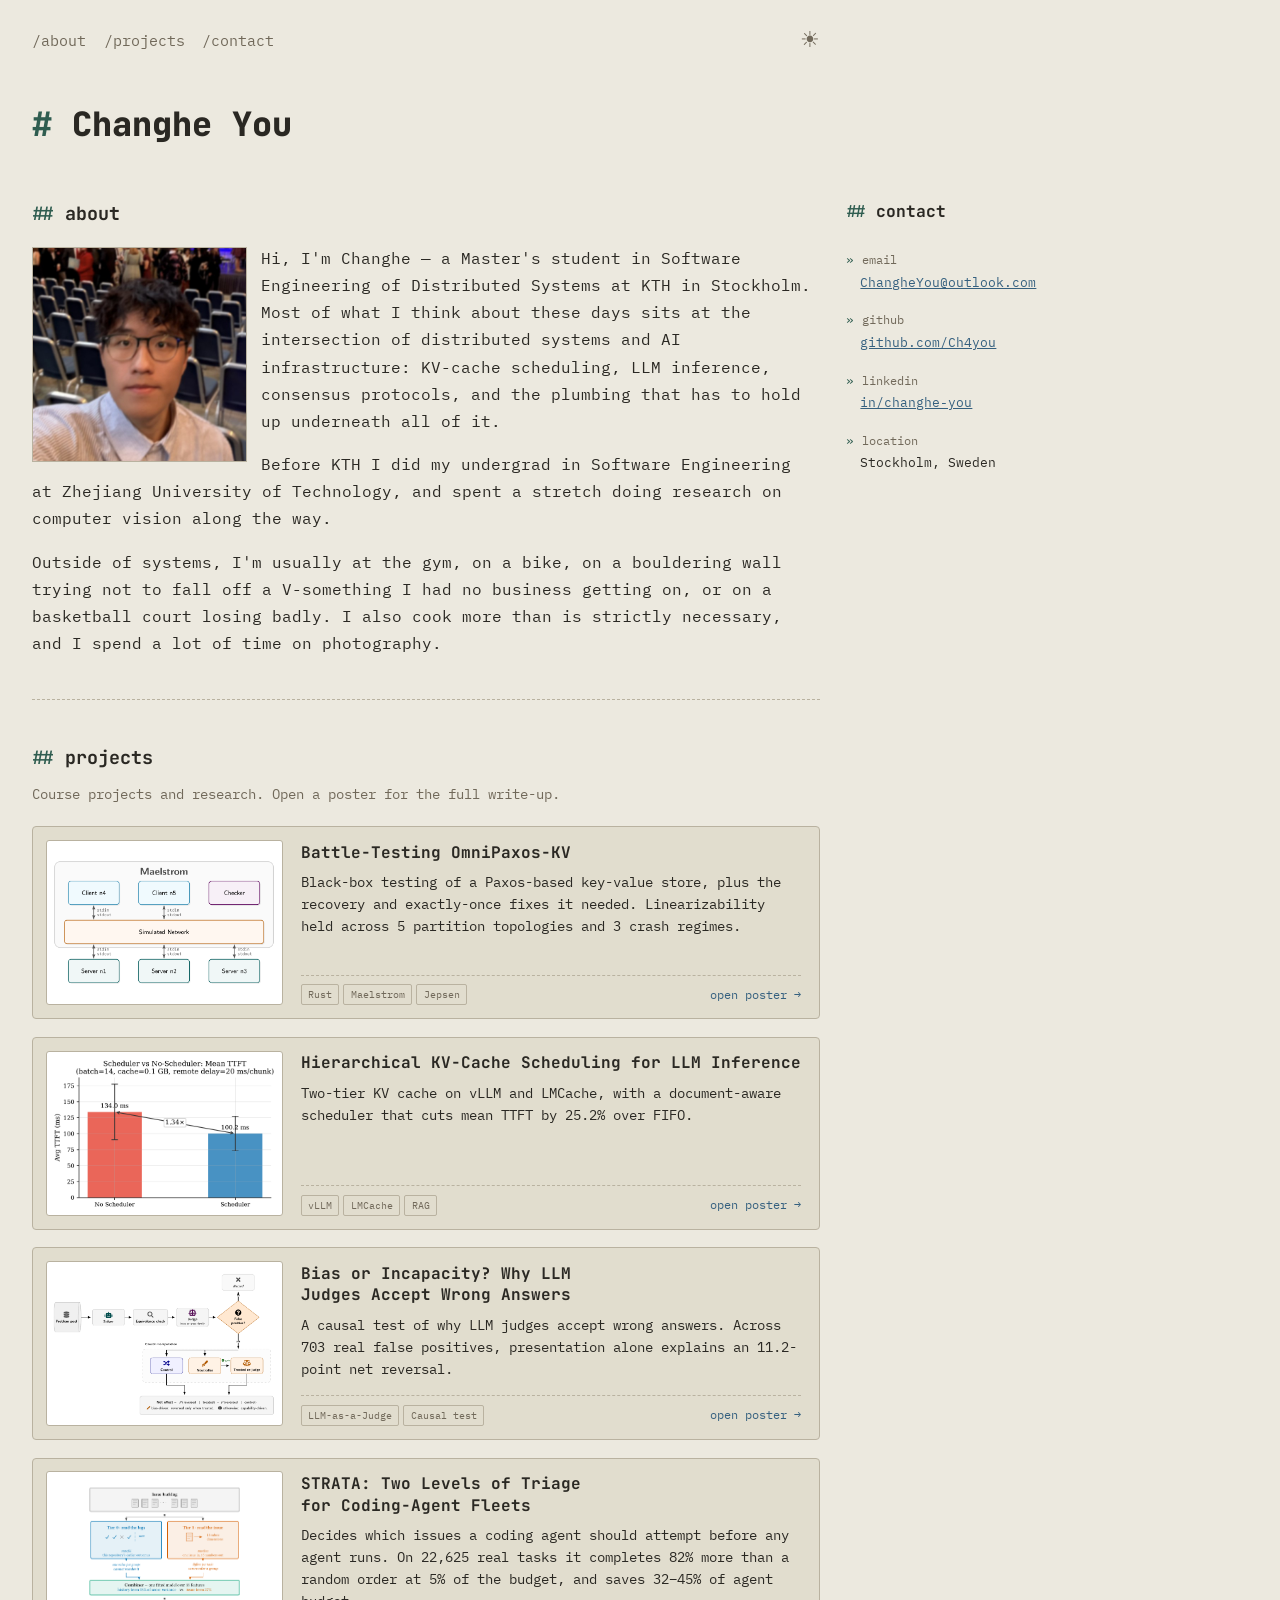
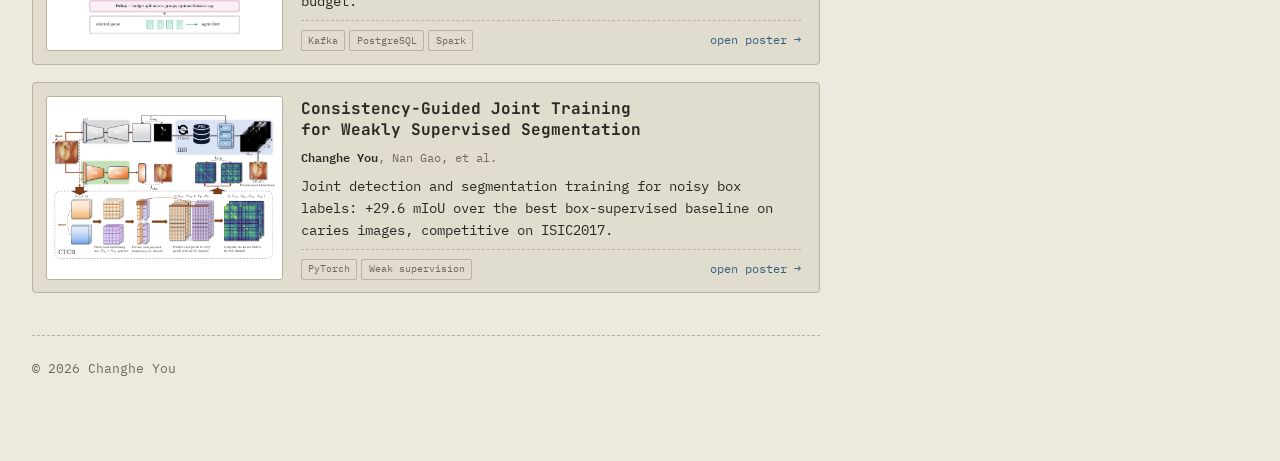
==== index.html @ 566cdfa2 "Personal homepage" ====
<!doctype html>
<html lang="en">
<head>
<meta name="viewport" content="width=device-width, initial-scale=1, viewport-fit=cover">
<style>:root{color-scheme:light}body{margin:0;font:14px system-ui,sans-serif}img{max-width:100%}[hidden]{display:none!important}</style>
<meta charset="utf-8">
<title>Changhe You</title>
<meta name="claude:viewport-fit-sides" content="cover">
<meta name="color-scheme" content="light dark">
<link rel="preconnect" href="https://fonts.googleapis.com">
<link rel="preconnect" href="https://fonts.gstatic.com" crossorigin>
<link href="https://fonts.googleapis.com/css2?family=JetBrains+Mono:wght@400;500;700;800&family=IBM+Plex+Mono:wght@400;500;600&display=swap" rel="stylesheet">

<style>
  :root {
    --bg: #ECE9DF;
    --surface: #E1DDCE;
    --fg: #2A2823;
    --muted: #71695A;
    --accent: #2F5D50;
    --accent-fg: #F4F1E6;
    --link: #35607F;
    --border: #B9B2A0;
  }

  @media (prefers-color-scheme: dark) {
    :root:not([data-theme="light"]) {
      --bg: #1B1C19;
      --surface: #262722;
      --fg: #DDD8C9;
      --muted: #978F79;
      --accent: #76B698;
      --accent-fg: #15241D;
      --link: #83B1D4;
      --border: #44443B;
      color-scheme: dark;
    }
  }

  :root[data-theme="dark"] {
    --bg: #1B1C19;
    --surface: #262722;
    --fg: #DDD8C9;
    --muted: #978F79;
    --accent: #76B698;
    --accent-fg: #15241D;
    --link: #83B1D4;
    --border: #44443B;
    color-scheme: dark;
  }

  * { box-sizing: border-box; }

  body {
    margin: 0;
    background: var(--bg);
    color: var(--fg);
    font-family: "IBM Plex Mono", "SFMono-Regular", Consolas, monospace;
    font-size: 16px;
    line-height: 1.7;
  }

  ::selection {
    background: var(--accent);
    color: var(--accent-fg);
  }

  .wrap {
    max-width: 820px;
    margin: 0 auto;
    padding-block: 1.75rem 4rem;
    padding-left: max(16px, env(safe-area-inset-left, 0px));
    padding-right: max(16px, env(safe-area-inset-right, 0px));
    position: relative;
  }

  /* ---------- nav ---------- */
  nav {
    display: flex;
    flex-wrap: wrap;
    align-items: center;
    gap: 1.1rem;
    font-size: 0.92rem;
    margin-bottom: 2.6rem;
  }

  nav a {
    color: var(--muted);
    text-decoration: none;
    border-bottom: 1px dashed transparent;
  }

  nav a:hover,
  nav a:focus-visible {
    color: var(--fg);
    border-bottom-color: var(--muted);
  }

  .nav-spacer { flex: 1; }

  .theme-toggle button {
    font-family: inherit;
    font-size: 1.35rem;
    line-height: 1;
    background: none;
    border: none;
    color: var(--muted);
    padding: 0;
    cursor: pointer;
  }

  .theme-toggle button:hover { color: var(--accent); }

  /* ---------- intro ---------- */
  .intro { margin-bottom: 2.8rem; }

  .intro h1 {
    font-family: "JetBrains Mono", monospace;
    font-weight: 800;
    font-size: 2.1rem;
    margin: 0 0 0.5rem;
    text-wrap: balance;
    color: var(--fg);
  }

  .intro h1::before { content: "# "; color: var(--accent); }

  .intro .tagline {
    font-size: 1rem;
    margin: 0 0 0.4rem;
    color: var(--muted);
    font-style: italic;
  }

  .intro .meta-line {
    color: var(--muted);
    font-size: 0.85rem;
    margin: 0;
    letter-spacing: 0.02em;
  }

  /* ---------- sections ---------- */
  section { margin-bottom: 2.6rem; }

  h2 {
    font-family: "JetBrains Mono", monospace;
    font-weight: 700;
    font-size: 1.15rem;
    margin: 0 0 1rem;
  }

  h2::before {
    content: "## ";
    color: var(--accent);
    font-weight: 700;
  }

  p { margin: 0 0 1rem; }

  a { color: var(--link); }
  a:hover, a:focus-visible { background: var(--link); color: var(--bg); text-decoration: none; }

  hr {
    border: none;
    border-top: 1px dashed var(--border);
    margin: 2.6rem 0;
  }

  /* ---------- about ---------- */
  #about { position: relative; }

  .avatar-box {
    float: left;
    width: 215px;
    height: 215px;
    margin: 0.15rem 0.9rem 0.5rem 0;
    border: 1px solid var(--border);
    border-radius: 0;
    overflow: hidden;
    background: var(--surface);
  }

  @media (max-width: 520px) { .avatar-box { width: 150px; height: 150px; } }
  .avatar-box img { display: block; width: 100%; height: 100%; object-fit: cover; }

  /* ---------- projects: poster cards ---------- */
  .section-note {
    color: var(--muted);
    font-size: 0.85rem;
    margin: -0.4rem 0 1.3rem;
  }


  .poster-grid { display: grid; gap: 1.1rem; }

  /* horizontal card: figure on the left, text on the right */
  .poster {
    display: grid;
    grid-template-columns: 250px minmax(0, 1fr);
    min-width: 0;
    color: var(--fg);
    text-decoration: none;
    background: var(--surface);
    border: 1px solid var(--border);
    border-radius: 4px;
    transition: transform 0.15s ease, border-color 0.15s ease;
  }
  .poster:hover, .poster:focus-visible {
    background: var(--surface);
    color: var(--fg);
    border-color: var(--accent);
    transform: translateY(-2px);
    outline: none;
  }
  .poster:focus-visible { box-shadow: 0 0 0 2px var(--accent); }
  .p-fig {
    margin: 0.8rem 0 0.8rem 0.8rem;
    background: #fff;
    border: 1px solid var(--border);
    border-radius: 3px;
    padding: 0.35rem;
    display: flex;
    align-items: center;
  }
  .p-fig img { display: block; width: 100%; height: 9.5rem; object-fit: contain; }
  .p-body { display: flex; flex-direction: column; gap: 0.5rem; padding: 0.9rem 1.1rem 0.8rem; min-width: 0; }
  .p-title {
    font-family: "JetBrains Mono", monospace;
    font-weight: 700;
    font-size: 1rem;
    line-height: 1.35;
    margin: 0;
    text-wrap: balance;
  }
  .p-title::before { content: none; }
  .p-auth { margin: 0; font-size: 0.74rem; color: var(--muted); line-height: 1.5; }
  .p-auth b { color: var(--fg); font-weight: 600; }
  .p-abs { margin: 0; font-size: 0.86rem; line-height: 1.6; }
  .p-foot { display: flex; align-items: center; justify-content: space-between; gap: 0.8rem; flex-wrap: wrap; margin-top: auto; padding-top: 0.55rem; border-top: 1px dashed var(--border); }
  .p-tags { display: flex; flex-wrap: wrap; gap: 0.25rem; }
  .p-tags span { font-size: 0.64rem; padding: 0.05rem 0.4rem; border: 1px solid var(--border); border-radius: 2px; color: var(--muted); }
  .p-more { font-size: 0.76rem; color: var(--link); white-space: nowrap; }
  .poster:hover .p-more { color: var(--accent); }
  @media (max-width: 640px) {
    .poster { grid-template-columns: minmax(0, 1fr); }
    .p-fig { margin: 0.8rem 0.8rem 0; }
  }

  /* ---------- writing ---------- */
  .empty-state {
    border: 1px dashed var(--border);
    border-radius: 6px;
    padding: 1.1rem 1.2rem;
    color: var(--muted);
    font-size: 0.92rem;
  }

  .empty-state .prompt { color: var(--accent); }

  /* ---------- contact ---------- */
  .contact-list {
    list-style: none;
    margin: 0;
    padding: 0;
    font-size: 0.84rem;
  }

  .contact-list li {
    padding: 0.45rem 0;
    overflow-wrap: break-word;
  }

  .contact-list li::before {
    content: "» ";
    color: var(--accent);
  }

  .c-label {
    color: var(--muted);
    font-size: 0.78rem;
  }

  .contact-list li a {
    display: block;
    margin-left: 1.1em;
  }

  .contact-list li .c-text {
    display: block;
    margin-left: 1.1em;
  }

  /* ---------- footer ---------- */
  footer p { text-wrap: pretty; }
  footer {
    margin-top: 0.4rem;
    padding-top: 1.4rem;
    border-top: 1px dashed var(--border);
    color: var(--muted);
    font-size: 0.82rem;
  }

  @media (max-width: 520px) {
    .intro h1 { font-size: 1.6rem; }
  }

  /* ---------- contact: hangs in the right margin on wide screens ---------- */
  .about-text { min-width: 0; }
  .side-contact h2 { font-size: 1.02rem; }
  .sidebar { position: absolute; top: 0; left: 100%; margin-left: 1.6rem; width: 236px; }
  .side-contact { margin: 0; }
  /* mid-size screens: shift the page left so the right-hand contact column still fits */
  @media (min-width: 1101px) and (max-width: 1300px) { .wrap { margin-left: 16px; margin-right: auto; } }
  /* only on phones and narrow tablets, where there is no margin to hang it in */
  @media (max-width: 1100px) {
    .sidebar { position: static; margin: 1.2rem 0 0; width: 100%; clear: both; }
  }
</style>

<div class="wrap">
  <nav>
    <a href="#about">/about</a>
    <a href="#projects">/projects</a>
    <a href="#writing" hidden>/writing</a>
    <a href="#contact">/contact</a>
    <span class="nav-spacer"></span>
    <div class="theme-toggle">
      <button type="button" id="theme-toggle-btn" aria-label="Toggle color theme">
        <span id="theme-icon" aria-hidden="true">&#9728;</span>
      </button>
    </div>
  </nav>

  <div class="intro">
    <h1>Changhe You</h1>
  </div>

  <section id="about">
    <h2>about</h2>
    <div class="about-grid">
    <div class="about-text">
    <div class="avatar-box">
      <img src="img/portrait.jpg" alt="Changhe You">
    </div>
    <p>Hi, I'm Changhe — a Master's student in Software Engineering of Distributed Systems at KTH in Stockholm. Most of what I think about these days sits at the intersection of distributed systems and AI infrastructure: KV-cache scheduling, LLM inference, consensus protocols, and the plumbing that has to hold up underneath all of it.</p>
    <p>Before KTH I did my undergrad in Software Engineering at Zhejiang University of Technology, and spent a stretch doing research on computer vision along the way.</p>
    <p>Outside of systems, I'm usually at the gym, on a bike, on a bouldering wall trying not to fall off a V-something I had no business getting on, or on a basketball court losing badly. I also cook more than is strictly necessary, and I spend a lot of time on photography.</p>

    </div>
    <aside class="sidebar">
      <div id="contact" class="side-contact">
        <h2>contact</h2>
        <ul class="contact-list">
          <li><span class="c-label">email</span><a href="mailto:ChangheYou@outlook.com">ChangheYou@outlook.com</a></li>
          <li><span class="c-label">github</span><a href="https://github.com/Ch4you" target="_blank" rel="noopener noreferrer">github.com/Ch4you</a></li>
          <li><span class="c-label">linkedin</span><a href="https://www.linkedin.com/in/changhe-you-b565a2271" target="_blank" rel="noopener noreferrer">in/changhe-you</a></li>
          <li><span class="c-label">location</span><span class="c-text">Stockholm, Sweden</span></li>
        </ul>
      </div>
      <!-- climbing wall hidden for now:
      <div class="wall-vignette" aria-hidden="true"><canvas id="wall"></canvas></div> -->
    </aside>
    </div>
  </section>

  <hr>

  <section id="projects">
    <h2>projects</h2>
    <p class="section-note">Course projects and research. Open a poster for the full write-up.</p>
    <div class="poster-grid">
      <a class="poster" href="project-omnipaxos.html">
        <div class="p-fig"><img src="img/paxos_arch.png" alt="" loading="lazy"></div>
        <div class="p-body">
          <h3 class="p-title">Battle-Testing OmniPaxos-KV</h3>
          <p class="p-abs">Black-box testing of a Paxos-based key-value store, plus the recovery and exactly-once fixes it needed. Linearizability held across 5 partition topologies and 3 crash regimes.</p>
          <div class="p-foot"><div class="p-tags"><span>Rust</span><span>Maelstrom</span><span>Jepsen</span></div><span class="p-more">open poster &rarr;</span></div>
        </div>
      </a>
      <a class="poster" href="project-kvcache.html">
        <div class="p-fig"><img src="img/ik_main.png" alt="" loading="lazy"></div>
        <div class="p-body">
          <h3 class="p-title">Hierarchical KV-Cache Scheduling for LLM Inference</h3>
          <p class="p-abs">Two-tier KV cache on vLLM and LMCache, with a document-aware scheduler that cuts mean TTFT by 25.2% over FIFO.</p>
          <div class="p-foot"><div class="p-tags"><span>vLLM</span><span>LMCache</span><span>RAG</span></div><span class="p-more">open poster &rarr;</span></div>
        </div>
      </a>
      <a class="poster" href="project-judge.html">
        <div class="p-fig"><img src="img/judge_pipeline.png" alt="" loading="lazy"></div>
        <div class="p-body">
          <h3 class="p-title">Bias or Incapacity? Why LLM Judges Accept Wrong Answers</h3>
          <p class="p-abs">A causal test of why LLM judges accept wrong answers. Across 703 real false positives, presentation alone explains an 11.2-point net reversal.</p>
          <div class="p-foot"><div class="p-tags"><span>LLM-as-a-Judge</span><span>Causal test</span></div><span class="p-more">open poster &rarr;</span></div>
        </div>
      </a>
      <a class="poster" href="project-strata.html">
        <div class="p-fig"><img src="img/strata_pipeline.png" alt="" loading="lazy"></div>
        <div class="p-body">
          <h3 class="p-title">STRATA: Two Levels of Triage for Coding-Agent Fleets</h3>
          <p class="p-abs">Decides which issues a coding agent should attempt before any agent runs. On 22,625 real tasks it completes 82% more than a random order at 5% of the budget, and saves 32–45% of agent budget.</p>
          <div class="p-foot"><div class="p-tags"><span>Kafka</span><span>PostgreSQL</span><span>Spark</span></div><span class="p-more">open poster &rarr;</span></div>
        </div>
      </a>
      <a class="poster" href="project-weakly-supervised.html">
        <div class="p-fig"><img src="img/wss_framework.png" alt="" loading="lazy"></div>
        <div class="p-body">
          <h3 class="p-title">Consistency-Guided Joint Training for Weakly Supervised Segmentation</h3>
          <p class="p-auth"><b>Changhe You</b>, Nan Gao, et al.</p>
          <p class="p-abs">Joint detection and segmentation training for noisy box labels: +29.6 mIoU over the best box-supervised baseline on caries images, competitive on ISIC2017.</p>
          <div class="p-foot"><div class="p-tags"><span>PyTorch</span><span>Weak supervision</span></div><span class="p-more">open poster &rarr;</span></div>
        </div>
      </a>
    </div>
  </section>

  <section id="writing" hidden>
    <h2>writing</h2>
    <div class="empty-state">
      <p style="margin:0"><span class="prompt">&gt;</span> nothing published yet — still deciding what's worth writing down. Check back later.</p>
    </div>
  </section>

  <footer>
    <p>&copy; 2026 Changhe You</p>
  </footer>
</div>

<script>
  (function () {
    var root = document.documentElement;
    var btn = document.getElementById('theme-toggle-btn');
    var icon = document.getElementById('theme-icon');

    function effectiveTheme() {
      var explicit = root.getAttribute('data-theme');
      if (explicit === 'light' || explicit === 'dark') return explicit;
      return window.matchMedia('(prefers-color-scheme: dark)').matches ? 'dark' : 'light';
    }

    function updateIcon() {
      icon.innerHTML = effectiveTheme() === 'dark' ? '&#9790;' : '&#9728;';
    }

    var saved = null;
    try { saved = localStorage.getItem('changhe-theme'); } catch (e) {}
    if (saved === 'light' || saved === 'dark') root.setAttribute('data-theme', saved);
    updateIcon();

    btn.addEventListener('click', function () {
      var next = effectiveTheme() === 'dark' ? 'light' : 'dark';
      root.setAttribute('data-theme', next);
      try { localStorage.setItem('changhe-theme', next); } catch (e) {}
      updateIcon();
      redrawAvatar();
    });
  })();

  /* ---------- shared character palette ---------- */
  var BAG = '#4A4136';
  var BAG_STRAP = '#2E2A22';
  var CHALK = 'rgba(237,234,223,';

  function themeColors() {
    var cs = getComputedStyle(document.documentElement);
    return {
      fg: cs.getPropertyValue('--fg').trim(),
      shirt: cs.getPropertyValue('--link').trim(),
      border: cs.getPropertyValue('--border').trim()
    };
  }

  // Static "resting" pose for the About avatar: standing, chalk bag on the hip.
  function drawAvatarPose(ctx, colors) {
    ctx.save();
    ctx.translate(30, 52);

    ctx.fillStyle = colors.fg;
    ctx.fillRect(-6, -17, 3.2, 17);
    ctx.fillRect(2.8, -17, 3.2, 17);

    ctx.fillStyle = colors.shirt;
    ctx.fillRect(-7, -30, 14, 14.5);

    ctx.fillStyle = colors.fg;
    ctx.fillRect(-10, -27, 3, 10);

    ctx.beginPath();
    ctx.arc(0, -34.5, 5.2, 0, Math.PI * 2);
    ctx.fill();

    ctx.fillRect(7, -29, 3, 9);
    ctx.fillStyle = CHALK + '0.55)';
    ctx.beginPath();
    ctx.arc(9.5, -21, 3.1, 0, Math.PI * 2);
    ctx.fill();

    ctx.fillStyle = BAG_STRAP;
    ctx.fillRect(-8, -16.4, 16, 1.5);
    ctx.fillStyle = BAG;
    ctx.fillRect(4.5, -16, 5.5, 6.5);

    ctx.restore();
  }

  function redrawAvatar() {
    var canvas = document.getElementById('avatar');
    if (!canvas) return;
    var ctx = canvas.getContext('2d');
    var dpr = Math.min(window.devicePixelRatio || 1, 2);
    canvas.width = 84 * dpr;
    canvas.height = 84 * dpr;
    ctx.setTransform(dpr, 0, 0, dpr, 0, 0);
    ctx.clearRect(0, 0, 84, 84);
    ctx.save();
    ctx.scale(1.4, 1.4);
    drawAvatarPose(ctx, themeColors());
    ctx.restore();
  }
  redrawAvatar();
  window.addEventListener('resize', redrawAvatar);

  /* ---------- a small boulder problem, in place: holds + a hopping climber ---------- */
  (function setupWallVignette() {
    var wrapEl = document.querySelector('.wall-vignette');
    var canvas = document.getElementById('wall');
    if (!wrapEl || !canvas) return;
    var ctx = canvas.getContext('2d');
    var reduceMotion = window.matchMedia('(prefers-reduced-motion: reduce)').matches;
    var dpr = Math.min(window.devicePixelRatio || 1, 2);
    var W = 0, H = 0;

    function seeded(seed) {
      var x = Math.sin(seed * 12.9898 + 78.233) * 43758.5453;
      return x - Math.floor(x);
    }

    function hexToRgb(hex) {
      hex = hex.replace('#', '');
      if (hex.length === 3) hex = hex.split('').map(function (c) { return c + c; }).join('');
      var num = parseInt(hex, 16);
      return { r: (num >> 16) & 255, g: (num >> 8) & 255, b: num & 255 };
    }

    function shade(hex, amt) {
      var c = hexToRgb(hex);
      var f = function (v) { return Math.max(0, Math.min(255, Math.round(v + amt))); };
      return 'rgb(' + f(c.r) + ',' + f(c.g) + ',' + f(c.b) + ')';
    }

    function makeCrimp(seed, size) {
      var n = 9, pts = [];
      var w = size * 1.7, h = size * 0.48;
      for (var i = 0; i < n; i++) {
        var ang = (i / n) * Math.PI * 2;
        var j = 0.85 + seeded(seed + i * 1.9) * 0.3;
        pts.push({ x: Math.cos(ang) * w * 0.5 * j, y: Math.sin(ang) * h * 0.5 * j });
      }
      return pts;
    }

    function makeSloper(seed, size) {
      var n = 10, pts = [];
      var rx = size * 1.15, ry = size * 0.9;
      for (var i = 0; i < n; i++) {
        var ang = (i / n) * Math.PI * 2;
        var j = 0.94 + seeded(seed + i * 2.1) * 0.12;
        pts.push({ x: Math.cos(ang) * rx * j, y: Math.sin(ang) * ry * j });
      }
      return pts;
    }

    function makePinch(seed, size) {
      var n = 14, pts = [];
      for (var i = 0; i < n; i++) {
        var ang = (i / n) * Math.PI * 2;
        var waist = 0.5 + 0.5 * Math.abs(Math.cos(ang));
        var r = size * waist * (0.92 + seeded(seed + i * 1.3) * 0.16);
        pts.push({ x: Math.cos(ang) * r * 0.75, y: Math.sin(ang) * r });
      }
      return pts;
    }

    function makePocket(seed, size) {
      var n = 7, pts = [];
      for (var i = 0; i < n; i++) {
        var ang = (i / n) * Math.PI * 2;
        var r = size * (0.75 + seeded(seed + i * 1.6) * 0.4);
        pts.push({ x: Math.cos(ang) * r, y: Math.sin(ang) * r });
      }
      return pts;
    }

    function makeVolume(seed, size) {
      var n = 5, pts = [];
      for (var i = 0; i < n; i++) {
        var ang = (i / n) * Math.PI * 2 + seeded(seed) * 0.6;
        var r = size * 1.5 * (0.94 + seeded(seed + i * 3.3) * 0.1);
        pts.push({ x: Math.cos(ang) * r, y: Math.sin(ang) * r * 0.85 });
      }
      return pts;
    }

    var shapeFns = { crimp: makeCrimp, sloper: makeSloper, pinch: makePinch, pocket: makePocket, volume: makeVolume };
    var baseSize = { crimp: 4.8, sloper: 6.8, pinch: 5.6, pocket: 5.8, volume: 7.6 };

    var routeDef = [
      [0.08, 0.46], [0.24, 0.62], [0.38, 0.42], [0.54, 0.60],
      [0.68, 0.40], [0.82, 0.58], [0.93, 0.42]
    ];
    var routeKinds = ['pocket', 'crimp', 'sloper', 'pinch', 'crimp', 'sloper', 'crimp'];

    var decoDef = [
      [0.16, 0.86, 0], [0.75, 0.90, 1], [0.46, 0.80, 2],
      [0.20, 0.14, 0], [0.60, 0.17, 1], [0.86, 0.13, 2]
    ];
    var decoKinds = ['volume', 'sloper', 'pocket', 'crimp', 'pinch', 'volume'];
    var decoHex = ['#D9A62E', '#B6477E', '#3E7CB1'];

    var route = [], deco = [], chalk = [1, 3];

    function buildShapes() {
      route = routeDef.map(function (p, i) {
        var kind = routeKinds[i];
        var size = baseSize[kind] + seeded(i * 3.1) * 1.1;
        return { u: p[0], v: p[1], size: size, kind: kind, rot: seeded(i * 5.7) * Math.PI, shape: shapeFns[kind](i * 2.3, size) };
      });
      deco = decoDef.map(function (d, i) {
        var kind = decoKinds[i];
        var size = (baseSize[kind] - 1.4) + seeded(i * 7.9 + 50) * 0.9;
        return { u: d[0], v: d[1], color: decoHex[d[2]], size: size, kind: kind, rot: seeded(i * 4.3 + 50) * Math.PI, shape: shapeFns[kind](i * 9.1 + 50, size) };
      });
    }

    function resize() {
      W = wrapEl.clientWidth;
      H = wrapEl.clientHeight;
      canvas.width = W * dpr;
      canvas.height = H * dpr;
      ctx.setTransform(dpr, 0, 0, dpr, 0, 0);
    }
    resize();
    buildShapes();
    window.addEventListener('resize', function () { resize(); });

    function wallColors() {
      var cs = getComputedStyle(document.documentElement);
      return {
        seam: cs.getPropertyValue('--border').trim(),
        fg: cs.getPropertyValue('--fg').trim(),
        shirt: cs.getPropertyValue('--link').trim(),
        route: cs.getPropertyValue('--accent').trim()
      };
    }

    function drawHold(h, color) {
      var px = h.u * W, py = (1 - h.v) * H;
      ctx.save();
      ctx.translate(px, py);
      ctx.rotate(h.rot);
      ctx.beginPath();
      h.shape.forEach(function (p, i) { i === 0 ? ctx.moveTo(p.x, p.y) : ctx.lineTo(p.x, p.y); });
      ctx.closePath();
      ctx.fillStyle = shade(color, -45);
      ctx.fill();
      ctx.save();
      ctx.translate(-h.size * 0.12, -h.size * 0.12);
      ctx.beginPath();
      h.shape.forEach(function (p, i) { i === 0 ? ctx.moveTo(p.x, p.y) : ctx.lineTo(p.x, p.y); });
      ctx.closePath();
      ctx.fillStyle = color;
      ctx.fill();
      ctx.restore();

      if (h.kind === 'volume') {
        ctx.fillStyle = 'rgba(0,0,0,0.4)';
        [[-0.5, -0.3], [0.5, -0.2], [0, 0.4]].forEach(function (o) {
          ctx.beginPath();
          ctx.arc(o[0] * h.size, o[1] * h.size, h.size * 0.1, 0, Math.PI * 2);
          ctx.fill();
        });
      } else {
        ctx.beginPath();
        ctx.arc(0, 0, h.size * 0.16, 0, Math.PI * 2);
        ctx.fillStyle = 'rgba(0,0,0,0.4)';
        ctx.fill();
      }

      if (h.kind === 'pocket') {
        ctx.beginPath();
        ctx.ellipse(h.size * 0.28, -h.size * 0.1, h.size * 0.22, h.size * 0.16, 0.3, 0, Math.PI * 2);
        ctx.fillStyle = 'rgba(0,0,0,0.55)';
        ctx.fill();
      }

      ctx.restore();
    }

    function drawWall(colors) {
      ctx.clearRect(0, 0, W, H);

      ctx.strokeStyle = colors.seam;
      ctx.globalAlpha = 0.5;
      ctx.lineWidth = 1;
      ctx.beginPath();
      ctx.moveTo(0, H * 0.5);
      ctx.lineTo(W, H * 0.5);
      ctx.stroke();

      ctx.globalAlpha = 0.3;
      ctx.fillStyle = colors.seam;
      for (var row = 0; row < 7; row++) {
        for (var col = 0; col < 5; col++) {
          var bx = (col + 0.5) * (W / 5) + (row % 2 ? 3 : -3);
          var by = (row + 0.5) * (H / 7);
          ctx.beginPath();
          ctx.arc(bx, by, 0.8, 0, Math.PI * 2);
          ctx.fill();
        }
      }
      ctx.globalAlpha = 1;

      deco.forEach(function (h) { drawHold(h, h.color); });

      chalk.forEach(function (idx) {
        var h = route[idx];
        var px = h.u * W, py = (1 - h.v) * H;
        ctx.fillStyle = 'rgba(255,255,255,0.22)';
        ctx.beginPath();
        ctx.ellipse(px - h.size * 0.3, py + h.size * 0.5, h.size * 0.9, h.size * 0.45, 0.4, 0, Math.PI * 2);
        ctx.fill();
      });

      route.forEach(function (h) { drawHold(h, colors.route); });

      var padH = Math.max(12, H * 0.07);
      ctx.fillStyle = '#8C3B3B';
      ctx.beginPath();
      if (ctx.roundRect) ctx.roundRect(2, H - padH - 2, W - 4, padH, 4); else ctx.rect(2, H - padH - 2, W - 4, padH);
      ctx.fill();
      ctx.strokeStyle = '#6B2B2B';
      ctx.lineWidth = 1;
      ctx.beginPath();
      ctx.moveTo(2, H - padH / 2 - 2);
      ctx.lineTo(W - 2, H - padH / 2 - 2);
      ctx.stroke();
    }

    function holdPoint(idx) {
      idx = Math.max(0, Math.min(route.length - 1, idx));
      var h = route[idx];
      return { x: h.u * W, y: (1 - h.v) * H, size: h.size };
    }

    var HOP = 0.55;
    var PAUSE = 0.6;
    var idx = 0, dir = 1, phase = 'pause', clock = 0;

    function easeInOutQuad(p) { return p < 0.5 ? 2 * p * p : 1 - Math.pow(-2 * p + 2, 2) / 2; }

    function step(dt) {
      if (reduceMotion) return;
      clock += dt;
      if (phase === 'pause' && clock >= PAUSE) {
        clock = 0;
        phase = 'hop';
        var next = idx + dir;
        if (next > route.length - 1) { dir = -1; next = idx + dir; }
        if (next < 0) { dir = 1; next = idx + dir; }
      } else if (phase === 'hop' && clock >= HOP) {
        clock = 0;
        phase = 'pause';
        idx = Math.max(0, Math.min(route.length - 1, idx + dir));
      }
    }

    function climberState() {
      if (phase === 'pause' || reduceMotion) {
        return { x: holdPoint(idx).x, y: holdPoint(idx).y, scaleX: 1, scaleY: 1, justLanded: 0 };
      }
      var next = Math.max(0, Math.min(route.length - 1, idx + dir));
      var a = holdPoint(idx), b = holdPoint(next);
      var p = Math.min(1, clock / HOP);
      var e = easeInOutQuad(p);
      var x = a.x + (b.x - a.x) * e;
      var y = a.y + (b.y - a.y) * e - Math.sin(p * Math.PI) * 14;
      var sx, sy;
      if (p < 0.5) {
        var t1 = p / 0.5;
        sy = 0.78 + 0.4 * t1;
        sx = 1.18 - 0.28 * t1;
      } else {
        var t2 = (p - 0.5) / 0.5;
        sy = 1.18 - 0.4 * t2;
        sx = 0.9 + 0.28 * t2;
      }
      return { x: x, y: y, scaleX: sx, scaleY: sy, justLanded: p > 0.85 ? (p - 0.85) / 0.15 : 0 };
    }

    function drawClimber(c, colors) {
      ctx.save();
      ctx.translate(c.x, c.y);
      ctx.scale(1.55 * c.scaleX, 1.55 * c.scaleY);

      ctx.strokeStyle = colors.fg;
      ctx.lineWidth = 1.6;
      ctx.lineCap = 'round';
      ctx.beginPath();
      ctx.moveTo(-2, -1);
      ctx.lineTo(-2.6, 4);
      ctx.stroke();
      ctx.beginPath();
      ctx.moveTo(2, -1);
      ctx.lineTo(2.6, 4);
      ctx.stroke();

      ctx.fillStyle = colors.shirt;
      ctx.beginPath();
      if (ctx.roundRect) ctx.roundRect(-4, -9, 8, 8.5, 2); else ctx.rect(-4, -9, 8, 8.5);
      ctx.fill();

      ctx.beginPath();
      ctx.moveTo(-4, -7);
      ctx.lineTo(-7, -5);
      ctx.stroke();
      ctx.beginPath();
      ctx.moveTo(4, -7);
      ctx.lineTo(7, -5);
      ctx.stroke();

      ctx.fillStyle = BAG_STRAP;
      ctx.fillRect(-4, -1.6, 8, 1.2);
      ctx.fillStyle = BAG;
      ctx.fillRect(0.8, -1.4, 3.2, 3);

      ctx.fillStyle = colors.fg;
      ctx.beginPath();
      ctx.arc(0, -12, 3, 0, Math.PI * 2);
      ctx.fill();

      ctx.restore();

      if (c.justLanded > 0) {
        ctx.fillStyle = CHALK + ((1 - c.justLanded) * 0.4) + ')';
        ctx.beginPath();
        ctx.arc(c.x, c.y - 2, 3 + c.justLanded * 3, 0, Math.PI * 2);
        ctx.fill();
      }
    }

    var last = null;
    function frame(now) {
      if (last === null) last = now;
      var dt = Math.min((now - last) / 1000, 0.05);
      last = now;
      step(dt);

      var colors = wallColors();
      drawWall(colors);
      drawClimber(climberState(), colors);

      requestAnimationFrame(frame);
    }
    requestAnimationFrame(frame);
  })();
</script>

</html>
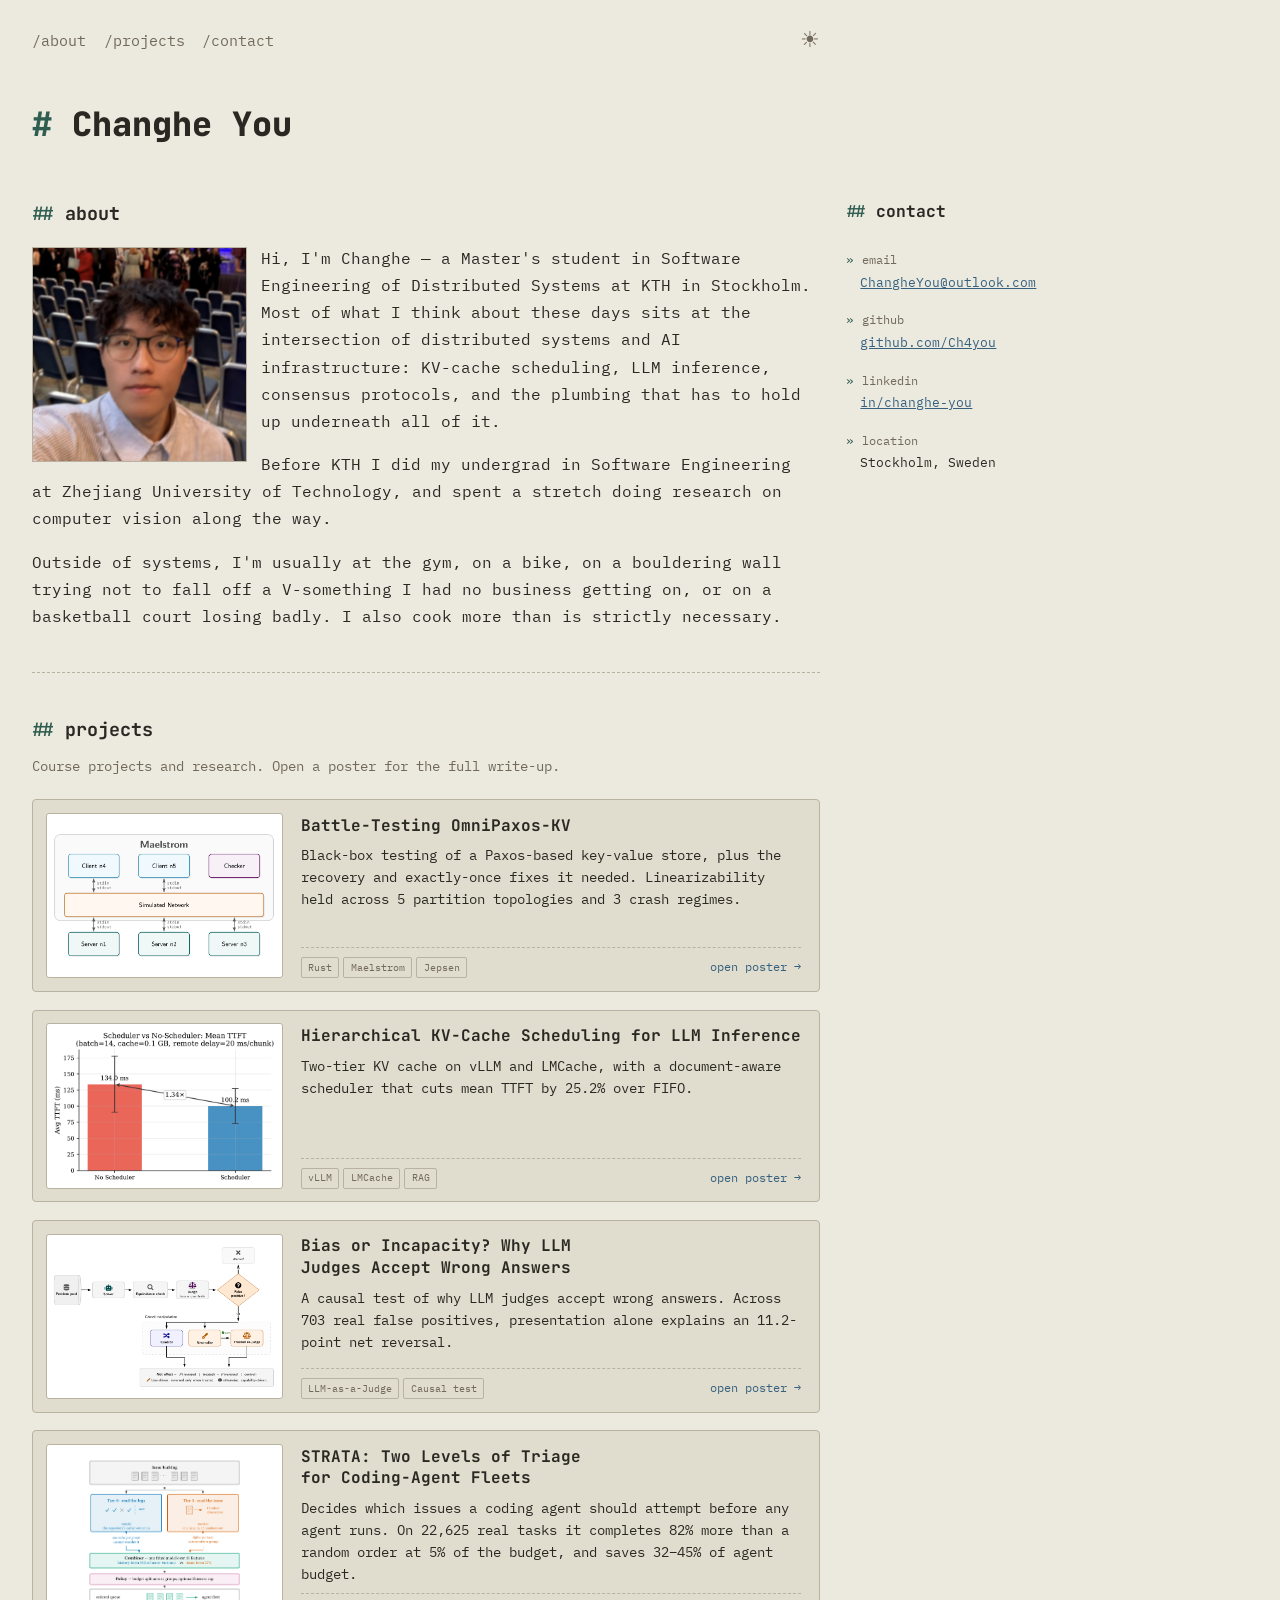
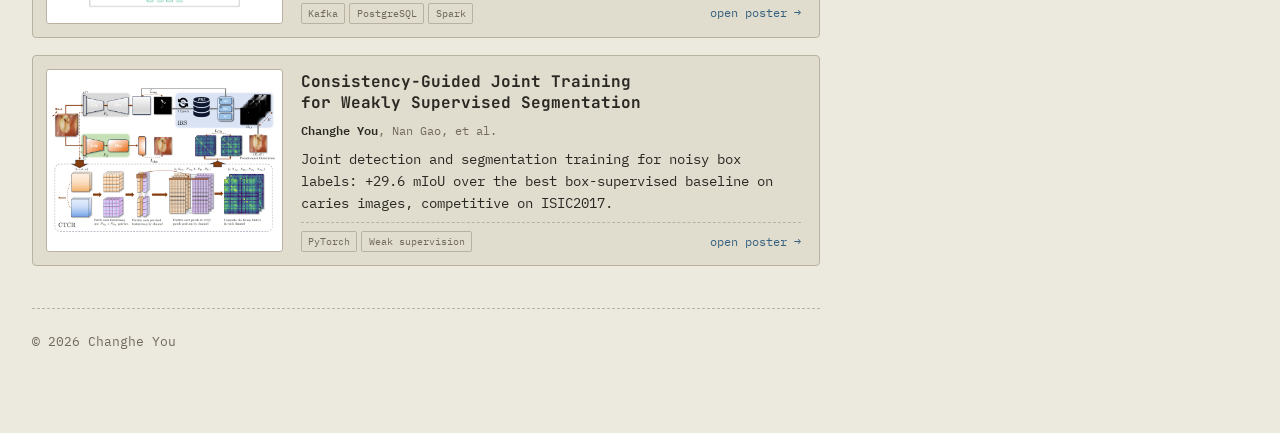
==== commit a88f673a: "Remove photography sentence" ====
--- a/index.html
+++ b/index.html
@@ -344,7 +344,7 @@
     </div>
     <p>Hi, I'm Changhe — a Master's student in Software Engineering of Distributed Systems at KTH in Stockholm. Most of what I think about these days sits at the intersection of distributed systems and AI infrastructure: KV-cache scheduling, LLM inference, consensus protocols, and the plumbing that has to hold up underneath all of it.</p>
     <p>Before KTH I did my undergrad in Software Engineering at Zhejiang University of Technology, and spent a stretch doing research on computer vision along the way.</p>
-    <p>Outside of systems, I'm usually at the gym, on a bike, on a bouldering wall trying not to fall off a V-something I had no business getting on, or on a basketball court losing badly. I also cook more than is strictly necessary, and I spend a lot of time on photography.</p>
+    <p>Outside of systems, I'm usually at the gym, on a bike, on a bouldering wall trying not to fall off a V-something I had no business getting on, or on a basketball court losing badly. I also cook more than is strictly necessary.</p>
 
     </div>
     <aside class="sidebar">
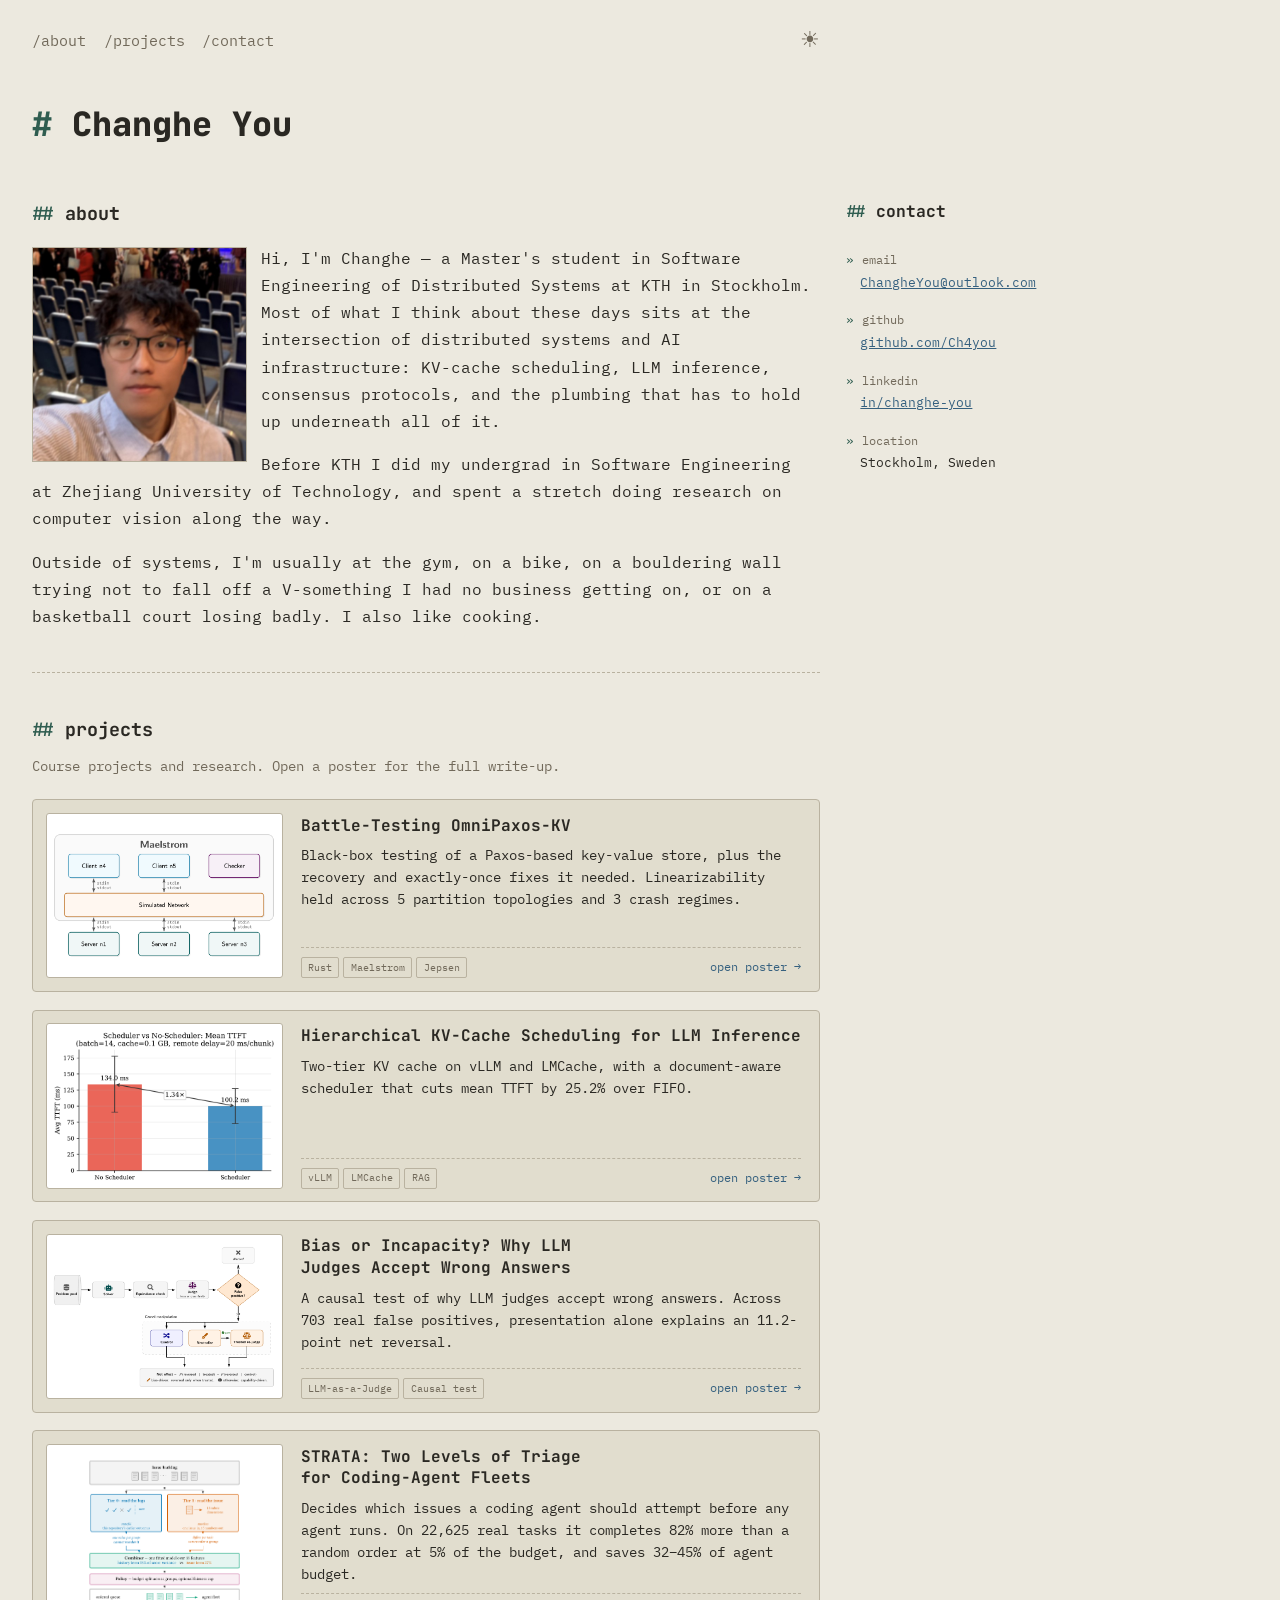
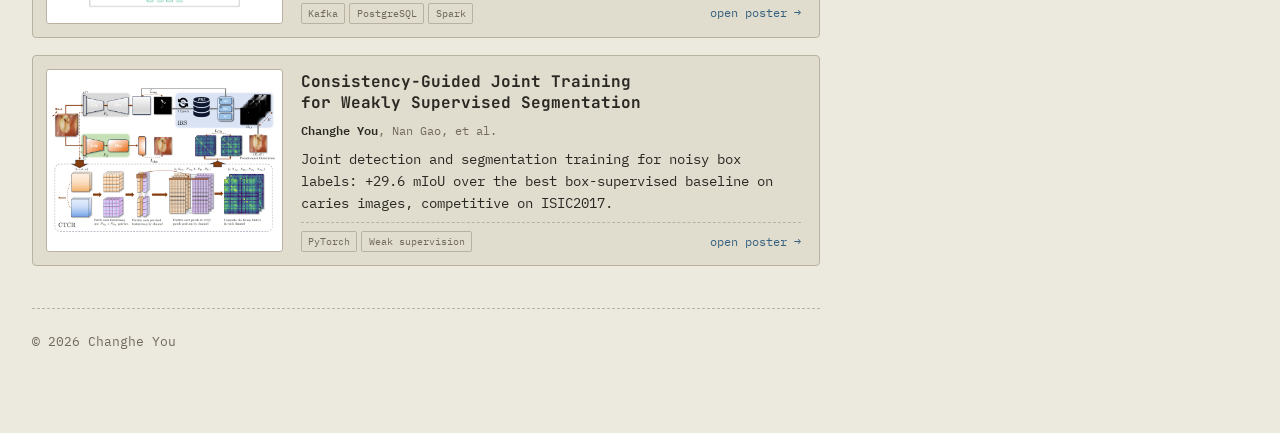
==== commit 88ca3b19: "Simplify cooking sentence" ====
--- a/index.html
+++ b/index.html
@@ -344,7 +344,7 @@
     </div>
     <p>Hi, I'm Changhe — a Master's student in Software Engineering of Distributed Systems at KTH in Stockholm. Most of what I think about these days sits at the intersection of distributed systems and AI infrastructure: KV-cache scheduling, LLM inference, consensus protocols, and the plumbing that has to hold up underneath all of it.</p>
     <p>Before KTH I did my undergrad in Software Engineering at Zhejiang University of Technology, and spent a stretch doing research on computer vision along the way.</p>
-    <p>Outside of systems, I'm usually at the gym, on a bike, on a bouldering wall trying not to fall off a V-something I had no business getting on, or on a basketball court losing badly. I also cook more than is strictly necessary.</p>
+    <p>Outside of systems, I'm usually at the gym, on a bike, on a bouldering wall trying not to fall off a V-something I had no business getting on, or on a basketball court losing badly. I also like cooking.</p>
 
     </div>
     <aside class="sidebar">
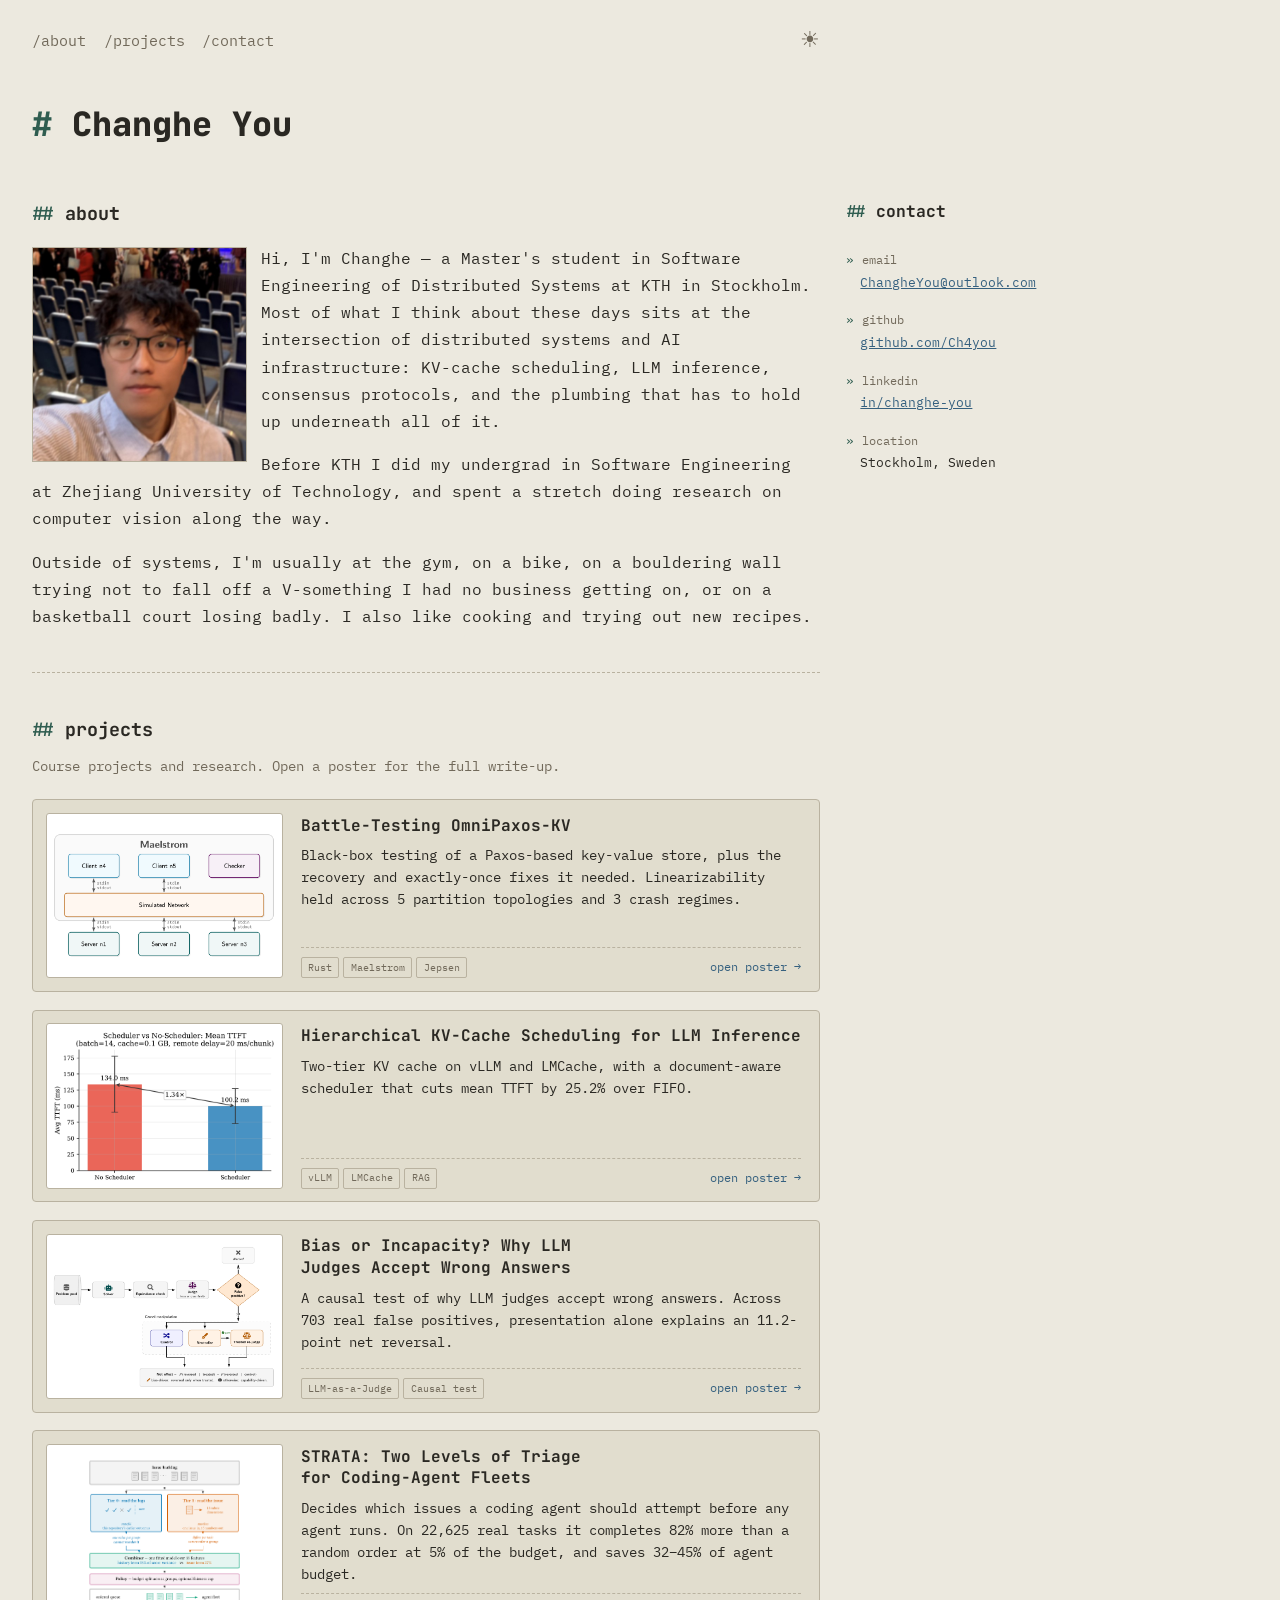
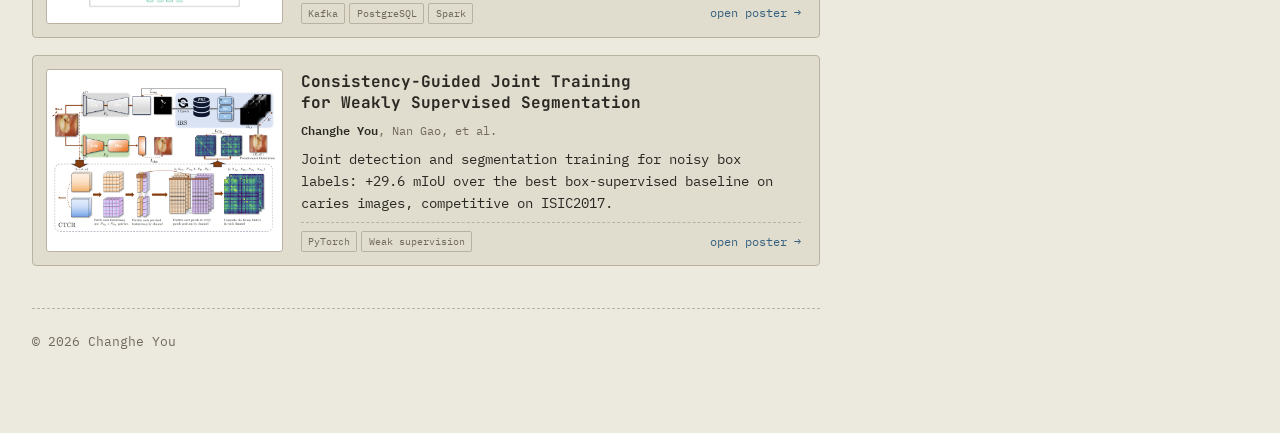
==== commit 687723c0: "Cooking sentence" ====
--- a/index.html
+++ b/index.html
@@ -344,7 +344,7 @@
     </div>
     <p>Hi, I'm Changhe — a Master's student in Software Engineering of Distributed Systems at KTH in Stockholm. Most of what I think about these days sits at the intersection of distributed systems and AI infrastructure: KV-cache scheduling, LLM inference, consensus protocols, and the plumbing that has to hold up underneath all of it.</p>
     <p>Before KTH I did my undergrad in Software Engineering at Zhejiang University of Technology, and spent a stretch doing research on computer vision along the way.</p>
-    <p>Outside of systems, I'm usually at the gym, on a bike, on a bouldering wall trying not to fall off a V-something I had no business getting on, or on a basketball court losing badly. I also like cooking.</p>
+    <p>Outside of systems, I'm usually at the gym, on a bike, on a bouldering wall trying not to fall off a V-something I had no business getting on, or on a basketball court losing badly. I also like cooking and trying out new recipes.</p>
 
     </div>
     <aside class="sidebar">
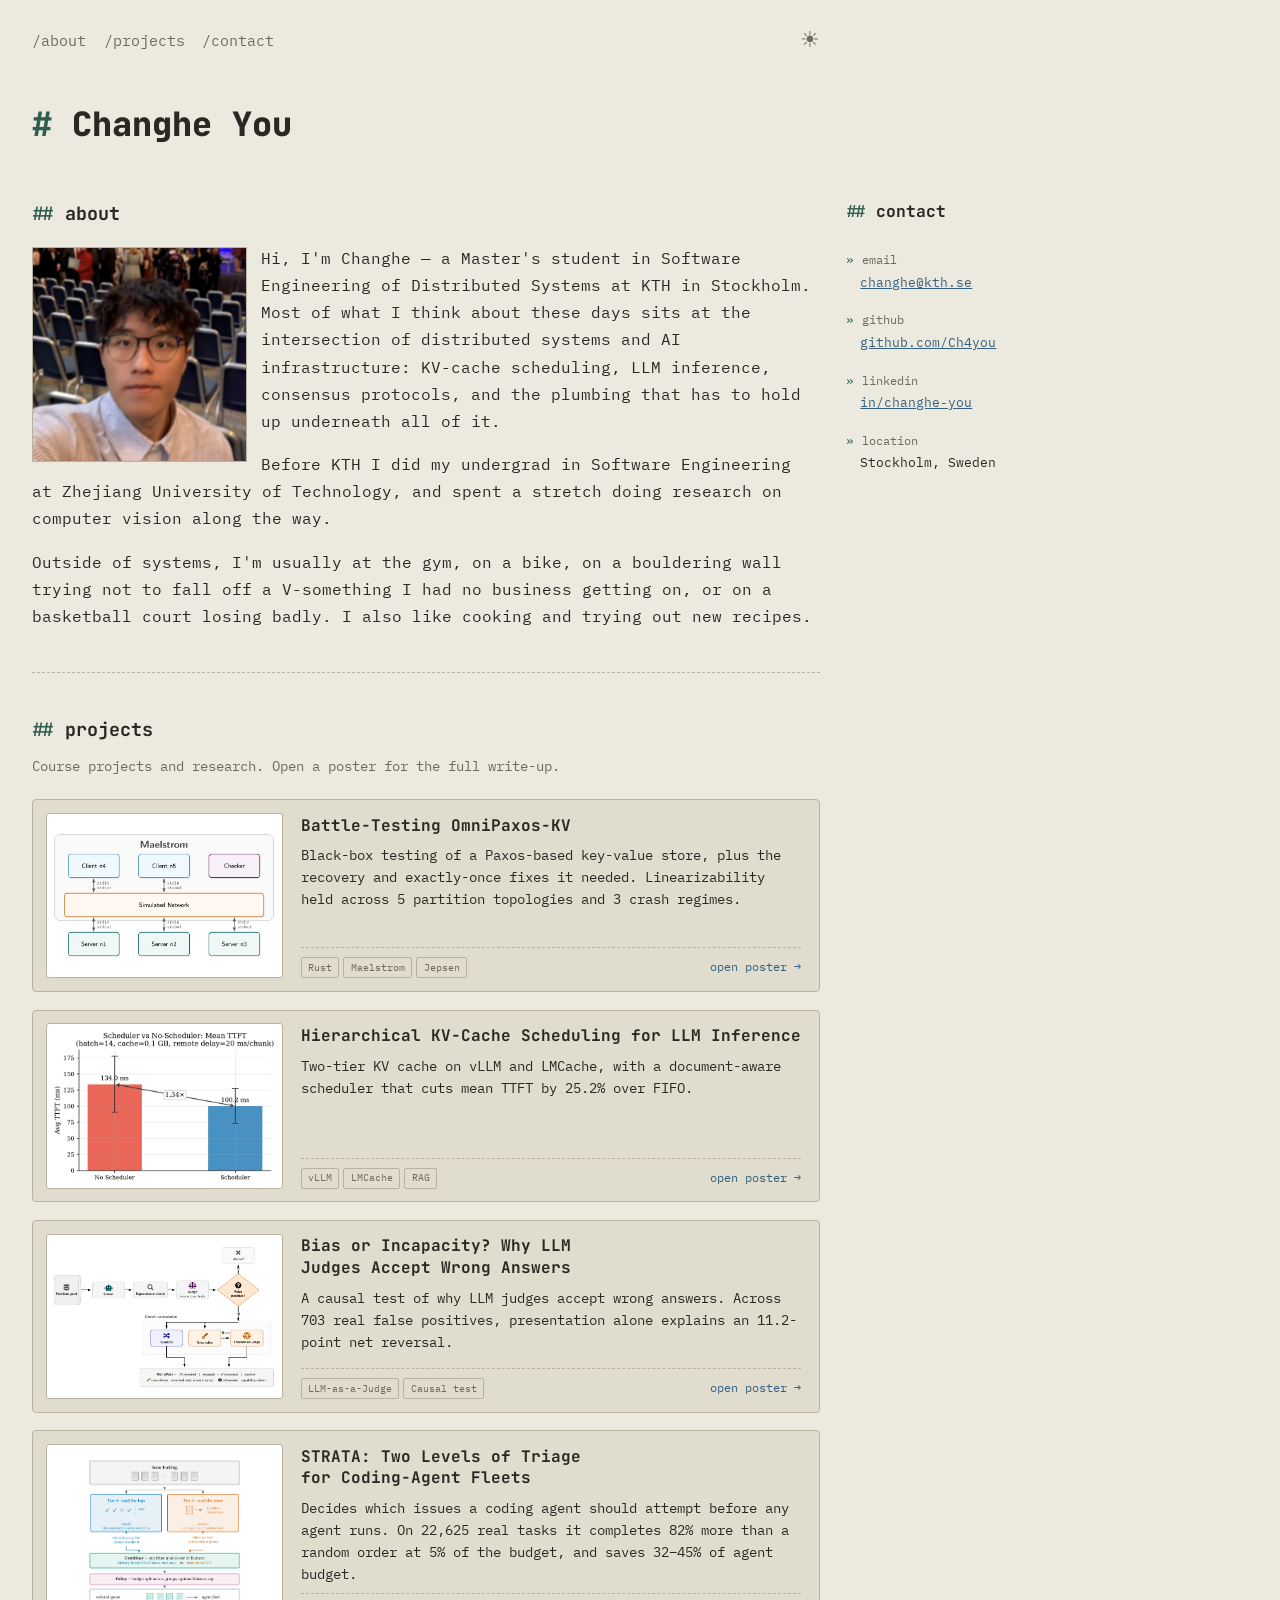
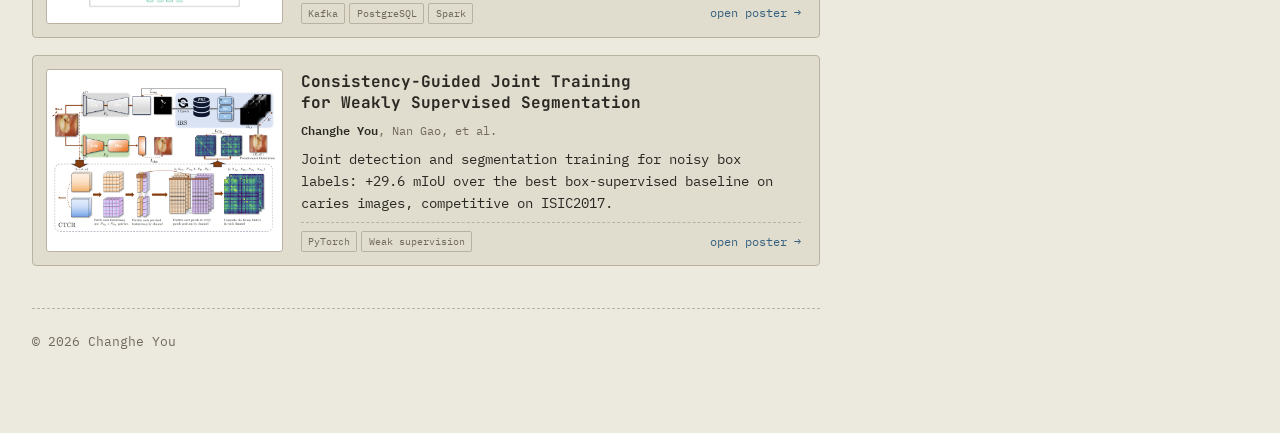
==== commit 1eaa88cb: "Update contact email" ====
--- a/index.html
+++ b/index.html
@@ -351,7 +351,7 @@
       <div id="contact" class="side-contact">
         <h2>contact</h2>
         <ul class="contact-list">
-          <li><span class="c-label">email</span><a href="mailto:ChangheYou@outlook.com">ChangheYou@outlook.com</a></li>
+          <li><span class="c-label">email</span><a href="mailto:changhe@kth.se">changhe@kth.se</a></li>
           <li><span class="c-label">github</span><a href="https://github.com/Ch4you" target="_blank" rel="noopener noreferrer">github.com/Ch4you</a></li>
           <li><span class="c-label">linkedin</span><a href="https://www.linkedin.com/in/changhe-you-b565a2271" target="_blank" rel="noopener noreferrer">in/changhe-you</a></li>
           <li><span class="c-label">location</span><span class="c-text">Stockholm, Sweden</span></li>
